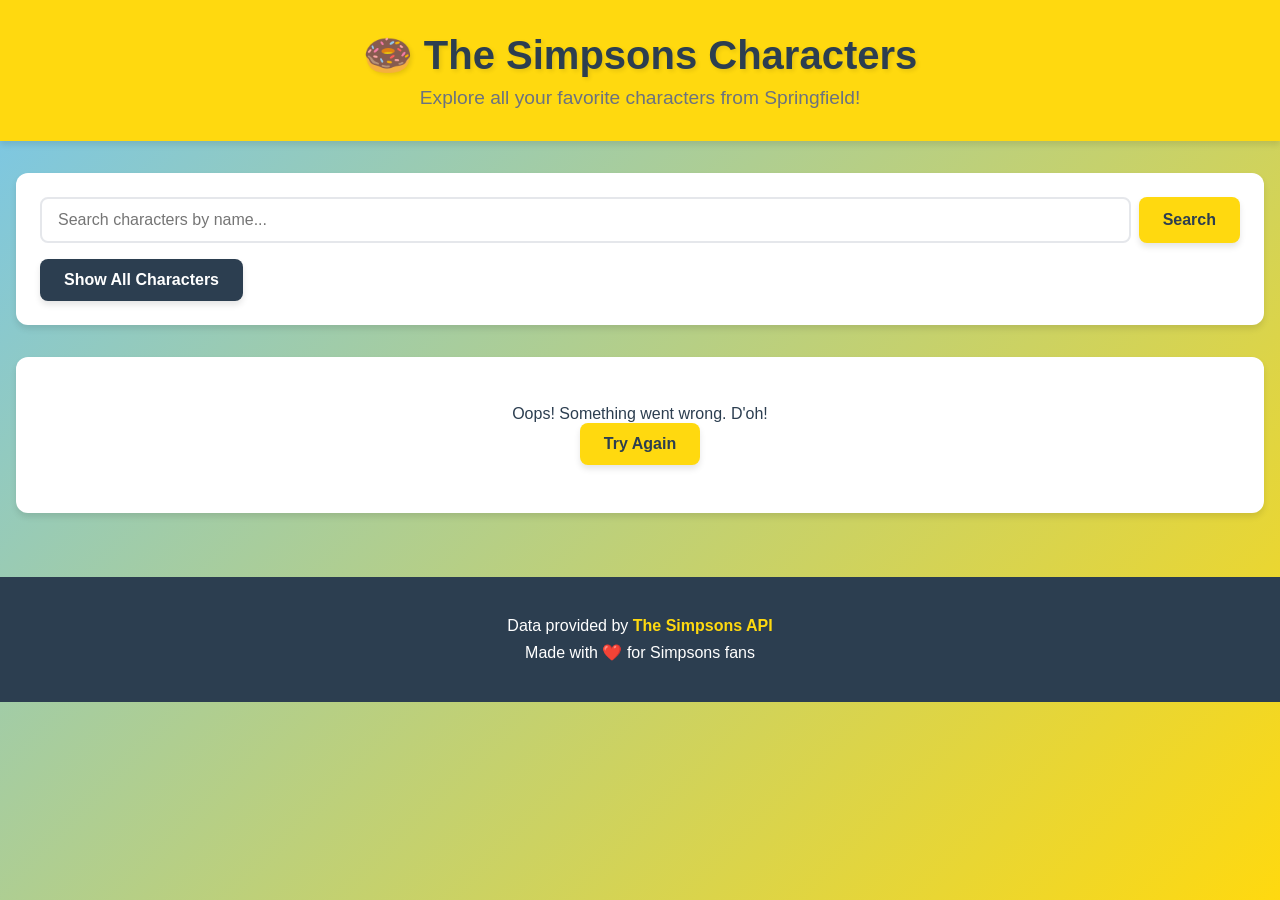
==== index.html @ 7d113135 "Initial commit: The Simpsons API Character Explorer - Add HTML structure with responsive layout - Ad" ====
<!DOCTYPE html>
<html lang="es">
<head>
    <meta charset="UTF-8">
    <meta name="viewport" content="width=device-width, initial-scale=1.0">
    <title>The Simpsons API - Characters</title>
    <link rel="stylesheet" href="styles.css">
</head>
<body>
    <header>
        <div class="container">
            <h1>🍩 The Simpsons Characters</h1>
            <p>Explore all your favorite characters from Springfield!</p>
        </div>
    </header>

    <main class="container">
        <div class="controls">
            <div class="search-box">
                <input type="text" id="searchInput" placeholder="Search characters by name...">
                <button id="searchBtn">Search</button>
            </div>
            <div class="filter-box">
                <button id="showAllBtn" class="active">Show All Characters</button>
                <button id="loadMoreBtn" style="display: none;">Load More</button>
            </div>
        </div>

        <div id="loading" class="loading">
            <div class="spinner"></div>
            <p>Loading characters...</p>
        </div>

        <div id="error" class="error" style="display: none;">
            <p>Oops! Something went wrong. D'oh!</p>
            <button id="retryBtn">Try Again</button>
        </div>

        <div id="charactersGrid" class="characters-grid"></div>
    </main>

    <footer>
        <div class="container">
            <p>Data provided by <a href="https://thesimpsonsapi.com/" target="_blank">The Simpsons API</a></p>
            <p>Made with ❤️ for Simpsons fans</p>
        </div>
    </footer>

    <script src="script.js"></script>
</body>
</html>
---- styles.css ----
* {
    margin: 0;
    padding: 0;
    box-sizing: border-box;
}

:root {
    --simpsons-yellow: #ffd90f;
    --simpsons-blue: #75c6ef;
    --simpsons-pink: #ffc0cb;
    --text-dark: #2c3e50;
    --text-gray: #6b7280;
    --green: #10b981;
    --red: #ef4444;
    --shadow: 0 4px 6px rgba(0, 0, 0, 0.1);
    --shadow-hover: 0 10px 25px rgba(255, 217, 15, 0.4);
}

body {
    font-family: 'Segoe UI', Tahoma, Geneva, Verdana, sans-serif;
    background: linear-gradient(135deg, #75c6ef 0%, #ffd90f 100%);
    min-height: 100vh;
    color: var(--text-dark);
}

header {
    background: var(--simpsons-yellow);
    padding: 2rem 1rem;
    text-align: center;
    box-shadow: var(--shadow);
}

header h1 {
    font-size: 2.5rem;
    color: var(--text-dark);
    text-shadow: 2px 2px 4px rgba(0, 0, 0, 0.1);
    margin-bottom: 0.5rem;
}

header p {
    font-size: 1.2rem;
    color: var(--text-gray);
}

.container {
    max-width: 1400px;
    margin: 0 auto;
    padding: 0 1rem;
}

main.container {
    padding: 2rem 1rem;
}

.controls {
    display: flex;
    flex-direction: column;
    gap: 1rem;
    margin-bottom: 2rem;
    background: white;
    padding: 1.5rem;
    border-radius: 12px;
    box-shadow: var(--shadow);
}

.search-box {
    display: flex;
    gap: 0.5rem;
}

.search-box input {
    flex: 1;
    padding: 0.75rem 1rem;
    border: 2px solid #e5e7eb;
    border-radius: 8px;
    font-size: 1rem;
    transition: border-color 0.3s;
}

.search-box input:focus {
    outline: none;
    border-color: var(--simpsons-yellow);
}

.search-box button,
.filter-box button,
.error button {
    padding: 0.75rem 1.5rem;
    background: var(--simpsons-yellow);
    color: var(--text-dark);
    border: none;
    border-radius: 8px;
    font-size: 1rem;
    font-weight: 600;
    cursor: pointer;
    transition: all 0.3s;
    box-shadow: var(--shadow);
}

.search-box button:hover,
.filter-box button:hover,
.error button:hover {
    transform: translateY(-2px);
    box-shadow: 0 6px 12px rgba(0, 0, 0, 0.15);
}

.filter-box {
    display: flex;
    gap: 0.5rem;
    flex-wrap: wrap;
}

.filter-box button.active {
    background: var(--text-dark);
    color: white;
}

.loading,
.error {
    text-align: center;
    padding: 3rem;
    background: white;
    border-radius: 12px;
    box-shadow: var(--shadow);
}

.spinner {
    width: 50px;
    height: 50px;
    border: 4px solid #f3f4f6;
    border-top: 4px solid var(--simpsons-yellow);
    border-radius: 50%;
    margin: 0 auto 1rem;
    animation: spin 1s linear infinite;
}

@keyframes spin {
    0% { transform: rotate(0deg); }
    100% { transform: rotate(360deg); }
}

.characters-grid {
    display: grid;
    grid-template-columns: repeat(auto-fill, minmax(280px, 1fr));
    gap: 2rem;
    margin-bottom: 2rem;
}

.character-card {
    background: white;
    border-radius: 12px;
    border: 3px solid transparent;
    overflow: hidden;
    box-shadow: var(--shadow);
    transition: all 0.3s ease;
    cursor: pointer;
    display: flex;
    flex-direction: column;
}

.character-card:hover {
    transform: scale(1.05);
    border-color: var(--simpsons-yellow);
    background-color: #fffbeb;
    box-shadow: var(--shadow-hover);
}

.card-image-container {
    position: relative;
    width: 100%;
    height: 300px;
    overflow: hidden;
    background: linear-gradient(135deg, #75c6ef 0%, #a8e6ff 100%);
}

.card-image {
    width: 100%;
    height: 100%;
    object-fit: cover;
    transition: transform 0.3s ease;
}

.character-card:hover .card-image {
    transform: rotate(2deg) scale(1.05);
}

.status-badge {
    position: absolute;
    top: 10px;
    right: 10px;
    padding: 0.4rem 0.8rem;
    border-radius: 20px;
    font-size: 0.8rem;
    font-weight: 600;
    text-transform: uppercase;
    background: white;
    box-shadow: var(--shadow);
}

.status-badge.alive {
    color: var(--green);
    border: 2px solid var(--green);
}

.status-badge.deceased {
    color: var(--red);
    border: 2px solid var(--red);
}

.status-badge.unknown {
    color: var(--text-gray);
    border: 2px solid var(--text-gray);
}

.card-content {
    padding: 1.5rem;
    flex-grow: 1;
    display: flex;
    flex-direction: column;
}

.card-name {
    font-size: 1.4rem;
    font-weight: bold;
    color: var(--text-dark);
    margin-bottom: 0.5rem;
    white-space: nowrap;
    overflow: hidden;
    text-overflow: ellipsis;
}

.card-occupation {
    color: var(--text-gray);
    font-size: 0.95rem;
    margin-bottom: 1rem;
    display: -webkit-box;
    -webkit-line-clamp: 2;
    -webkit-box-orient: vertical;
    overflow: hidden;
    line-height: 1.4;
}

.card-quote {
    font-style: italic;
    color: var(--text-gray);
    font-size: 0.9rem;
    border-left: 3px solid var(--simpsons-yellow);
    padding-left: 0.8rem;
    margin-top: auto;
    display: -webkit-box;
    -webkit-line-clamp: 3;
    -webkit-box-orient: vertical;
    overflow: hidden;
    line-height: 1.4;
}

.card-info {
    display: flex;
    gap: 1rem;
    margin-bottom: 0.8rem;
    font-size: 0.9rem;
    color: var(--text-gray);
}

.card-info span {
    display: flex;
    align-items: center;
    gap: 0.3rem;
}

footer {
    background: var(--text-dark);
    color: white;
    text-align: center;
    padding: 2rem 1rem;
    margin-top: 2rem;
}

footer a {
    color: var(--simpsons-yellow);
    text-decoration: none;
    font-weight: 600;
}

footer a:hover {
    text-decoration: underline;
}

footer p {
    margin: 0.5rem 0;
}

@media (max-width: 768px) {
    header h1 {
        font-size: 1.8rem;
    }

    header p {
        font-size: 1rem;
    }

    .characters-grid {
        grid-template-columns: repeat(auto-fill, minmax(250px, 1fr));
        gap: 1.5rem;
    }

    .controls {
        padding: 1rem;
    }

    .search-box {
        flex-direction: column;
    }
}

@media (max-width: 480px) {
    .characters-grid {
        grid-template-columns: 1fr;
    }

    .card-image-container {
        height: 250px;
    }
}
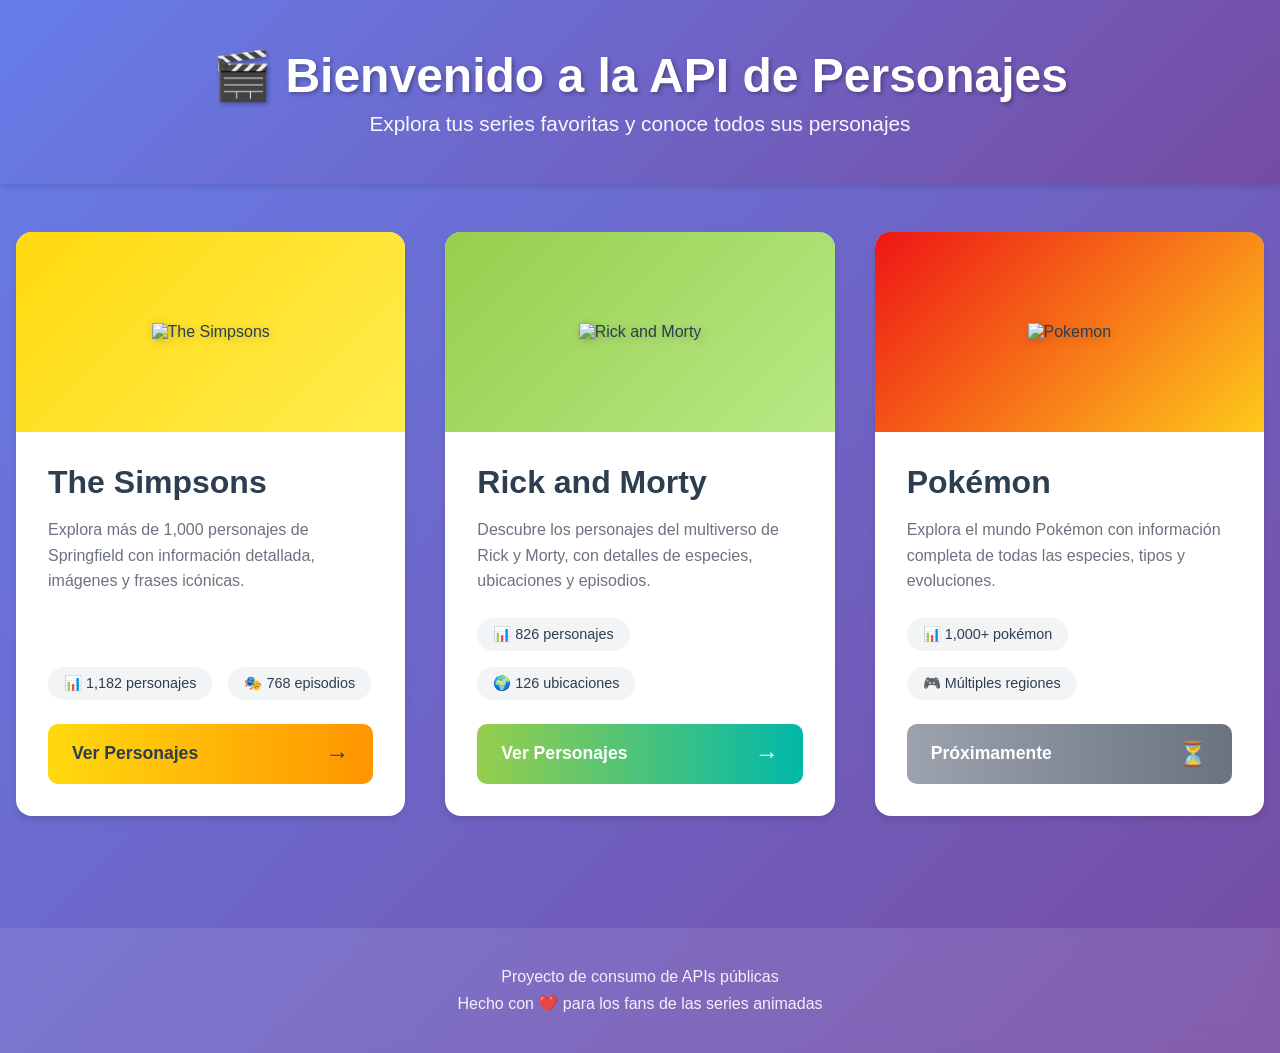
==== commit 9f8119a9: "Major restructure: Add multi-series support with welcome page Added Features: - New index.html with " ====
--- a/index.html
+++ b/index.html
@@ -3,49 +3,83 @@
 <head>
     <meta charset="UTF-8">
     <meta name="viewport" content="width=device-width, initial-scale=1.0">
-    <title>The Simpsons API - Characters</title>
-    <link rel="stylesheet" href="styles.css">
+    <title>API Characters Explorer</title>
+    <link rel="stylesheet" href="main.css">
 </head>
 <body>
     <header>
         <div class="container">
-            <h1>🍩 The Simpsons Characters</h1>
-            <p>Explore all your favorite characters from Springfield!</p>
+            <h1>🎬 Bienvenido a la API de Personajes</h1>
+            <p>Explora tus series favoritas y conoce todos sus personajes</p>
         </div>
     </header>
 
     <main class="container">
-        <div class="controls">
-            <div class="search-box">
-                <input type="text" id="searchInput" placeholder="Search characters by name...">
-                <button id="searchBtn">Search</button>
-            </div>
-            <div class="filter-box">
-                <button id="showAllBtn" class="active">Show All Characters</button>
-                <button id="loadMoreBtn" style="display: none;">Load More</button>
-            </div>
+        <div class="series-grid">
+            <!-- The Simpsons Card -->
+            <a href="simpsons.html" class="series-card simpsons-card">
+                <div class="card-image-container">
+                    <img src="https://upload.wikimedia.org/wikipedia/commons/thumb/9/98/The_Simpsons_yellow_logo.svg/800px-The_Simpsons_yellow_logo.svg.png" alt="The Simpsons" class="card-image">
+                </div>
+                <div class="card-content">
+                    <h2 class="card-title">The Simpsons</h2>
+                    <p class="card-description">Explora más de 1,000 personajes de Springfield con información detallada, imágenes y frases icónicas.</p>
+                    <div class="card-stats">
+                        <span class="stat">📊 1,182 personajes</span>
+                        <span class="stat">🎭 768 episodios</span>
+                    </div>
+                    <div class="card-button">
+                        <span>Ver Personajes</span>
+                        <span class="arrow">→</span>
+                    </div>
+                </div>
+            </a>
+
+            <!-- Rick and Morty Card -->
+            <a href="rickandmorty.html" class="series-card rickmorty-card">
+                <div class="card-image-container">
+                    <img src="https://upload.wikimedia.org/wikipedia/commons/thumb/b/b1/Rick_and_Morty.svg/800px-Rick_and_Morty.svg.png" alt="Rick and Morty" class="card-image">
+                </div>
+                <div class="card-content">
+                    <h2 class="card-title">Rick and Morty</h2>
+                    <p class="card-description">Descubre los personajes del multiverso de Rick y Morty, con detalles de especies, ubicaciones y episodios.</p>
+                    <div class="card-stats">
+                        <span class="stat">📊 826 personajes</span>
+                        <span class="stat">🌍 126 ubicaciones</span>
+                    </div>
+                    <div class="card-button">
+                        <span>Ver Personajes</span>
+                        <span class="arrow">→</span>
+                    </div>
+                </div>
+            </a>
+
+            <!-- Pokemon Card -->
+            <a href="pokemon.html" class="series-card pokemon-card">
+                <div class="card-image-container">
+                    <img src="https://upload.wikimedia.org/wikipedia/commons/thumb/9/98/International_Pok%C3%A9mon_logo.svg/800px-International_Pok%C3%A9mon_logo.svg.png" alt="Pokemon" class="card-image">
+                </div>
+                <div class="card-content">
+                    <h2 class="card-title">Pokémon</h2>
+                    <p class="card-description">Explora el mundo Pokémon con información completa de todas las especies, tipos y evoluciones.</p>
+                    <div class="card-stats">
+                        <span class="stat">📊 1,000+ pokémon</span>
+                        <span class="stat">🎮 Múltiples regiones</span>
+                    </div>
+                    <div class="card-button coming-soon">
+                        <span>Próximamente</span>
+                        <span class="arrow">⏳</span>
+                    </div>
+                </div>
+            </a>
         </div>
-
-        <div id="loading" class="loading">
-            <div class="spinner"></div>
-            <p>Loading characters...</p>
-        </div>
-
-        <div id="error" class="error" style="display: none;">
-            <p>Oops! Something went wrong. D'oh!</p>
-            <button id="retryBtn">Try Again</button>
-        </div>
-
-        <div id="charactersGrid" class="characters-grid"></div>
     </main>
 
     <footer>
         <div class="container">
-            <p>Data provided by <a href="https://thesimpsonsapi.com/" target="_blank">The Simpsons API</a></p>
-            <p>Made with ❤️ for Simpsons fans</p>
+            <p>Proyecto de consumo de APIs públicas</p>
+            <p>Hecho con ❤️ para los fans de las series animadas</p>
         </div>
     </footer>
-
-    <script src="script.js"></script>
 </body>
 </html>
--- a/main.css
+++ b/main.css
@@ -0,0 +1,283 @@
+* {
+    margin: 0;
+    padding: 0;
+    box-sizing: border-box;
+}
+
+:root {
+    --simpsons-yellow: #ffd90f;
+    --rickmorty-green: #97ce4c;
+    --pokemon-red: #ee1515;
+    --pokemon-blue: #3b4cca;
+    --text-dark: #2c3e50;
+    --text-gray: #6b7280;
+    --shadow: 0 4px 6px rgba(0, 0, 0, 0.1);
+    --shadow-hover: 0 20px 40px rgba(0, 0, 0, 0.2);
+}
+
+body {
+    font-family: 'Segoe UI', Tahoma, Geneva, Verdana, sans-serif;
+    background: linear-gradient(135deg, #667eea 0%, #764ba2 100%);
+    min-height: 100vh;
+    color: var(--text-dark);
+}
+
+header {
+    background: linear-gradient(135deg, #667eea 0%, #764ba2 100%);
+    padding: 3rem 1rem;
+    text-align: center;
+    box-shadow: var(--shadow);
+    color: white;
+}
+
+header h1 {
+    font-size: 3rem;
+    margin-bottom: 0.5rem;
+    text-shadow: 2px 2px 4px rgba(0, 0, 0, 0.3);
+}
+
+header p {
+    font-size: 1.3rem;
+    opacity: 0.95;
+}
+
+.container {
+    max-width: 1400px;
+    margin: 0 auto;
+    padding: 0 1rem;
+}
+
+main.container {
+    padding: 3rem 1rem;
+}
+
+.series-grid {
+    display: grid;
+    grid-template-columns: repeat(auto-fit, minmax(350px, 1fr));
+    gap: 2.5rem;
+    margin-bottom: 2rem;
+}
+
+.series-card {
+    background: white;
+    border-radius: 16px;
+    overflow: hidden;
+    box-shadow: var(--shadow);
+    transition: all 0.4s cubic-bezier(0.175, 0.885, 0.32, 1.275);
+    text-decoration: none;
+    color: inherit;
+    display: flex;
+    flex-direction: column;
+    position: relative;
+}
+
+.series-card:hover {
+    transform: translateY(-10px) scale(1.02);
+    box-shadow: var(--shadow-hover);
+}
+
+.series-card::before {
+    content: '';
+    position: absolute;
+    top: 0;
+    left: 0;
+    right: 0;
+    height: 5px;
+    transition: height 0.3s ease;
+}
+
+.simpsons-card::before {
+    background: linear-gradient(90deg, var(--simpsons-yellow), #ff9500);
+}
+
+.rickmorty-card::before {
+    background: linear-gradient(90deg, var(--rickmorty-green), #00b8a9);
+}
+
+.pokemon-card::before {
+    background: linear-gradient(90deg, var(--pokemon-red), var(--pokemon-blue));
+}
+
+.series-card:hover::before {
+    height: 8px;
+}
+
+.card-image-container {
+    width: 100%;
+    height: 200px;
+    display: flex;
+    align-items: center;
+    justify-content: center;
+    padding: 2rem;
+    position: relative;
+    overflow: hidden;
+}
+
+.simpsons-card .card-image-container {
+    background: linear-gradient(135deg, #ffd90f 0%, #ffed4e 100%);
+}
+
+.rickmorty-card .card-image-container {
+    background: linear-gradient(135deg, #97ce4c 0%, #b8e986 100%);
+}
+
+.pokemon-card .card-image-container {
+    background: linear-gradient(135deg, #ee1515 0%, #feca1b 100%);
+}
+
+.card-image {
+    max-width: 80%;
+    max-height: 150px;
+    object-fit: contain;
+    transition: transform 0.4s ease;
+    filter: drop-shadow(2px 2px 4px rgba(0, 0, 0, 0.2));
+}
+
+.series-card:hover .card-image {
+    transform: scale(1.1) rotate(-2deg);
+}
+
+.card-content {
+    padding: 2rem;
+    flex-grow: 1;
+    display: flex;
+    flex-direction: column;
+}
+
+.card-title {
+    font-size: 2rem;
+    font-weight: bold;
+    margin-bottom: 1rem;
+    color: var(--text-dark);
+}
+
+.card-description {
+    color: var(--text-gray);
+    font-size: 1rem;
+    line-height: 1.6;
+    margin-bottom: 1.5rem;
+    flex-grow: 1;
+}
+
+.card-stats {
+    display: flex;
+    gap: 1rem;
+    margin-bottom: 1.5rem;
+    flex-wrap: wrap;
+}
+
+.stat {
+    background: #f3f4f6;
+    padding: 0.5rem 1rem;
+    border-radius: 20px;
+    font-size: 0.9rem;
+    color: var(--text-dark);
+    font-weight: 500;
+}
+
+.card-button {
+    display: flex;
+    align-items: center;
+    justify-content: space-between;
+    padding: 1rem 1.5rem;
+    border-radius: 10px;
+    font-weight: 600;
+    font-size: 1.1rem;
+    transition: all 0.3s ease;
+}
+
+.simpsons-card .card-button {
+    background: linear-gradient(90deg, var(--simpsons-yellow), #ff9500);
+    color: var(--text-dark);
+}
+
+.rickmorty-card .card-button {
+    background: linear-gradient(90deg, var(--rickmorty-green), #00b8a9);
+    color: white;
+}
+
+.pokemon-card .card-button {
+    background: linear-gradient(90deg, var(--pokemon-red), var(--pokemon-blue));
+    color: white;
+}
+
+.pokemon-card .card-button.coming-soon {
+    background: linear-gradient(90deg, #9ca3af, #6b7280);
+    cursor: not-allowed;
+}
+
+.series-card:hover .card-button {
+    transform: translateX(5px);
+}
+
+.pokemon-card:hover .card-button.coming-soon {
+    transform: none;
+}
+
+.arrow {
+    font-size: 1.5rem;
+    transition: transform 0.3s ease;
+}
+
+.series-card:hover .arrow {
+    transform: translateX(5px);
+}
+
+.pokemon-card:hover .coming-soon .arrow {
+    transform: none;
+}
+
+footer {
+    background: rgba(255, 255, 255, 0.1);
+    backdrop-filter: blur(10px);
+    color: white;
+    text-align: center;
+    padding: 2rem 1rem;
+    margin-top: 2rem;
+}
+
+footer p {
+    margin: 0.5rem 0;
+    opacity: 0.9;
+}
+
+@media (max-width: 768px) {
+    header h1 {
+        font-size: 2rem;
+    }
+
+    header p {
+        font-size: 1.1rem;
+    }
+
+    .series-grid {
+        grid-template-columns: 1fr;
+        gap: 2rem;
+    }
+
+    .card-title {
+        font-size: 1.6rem;
+    }
+
+    .card-image-container {
+        height: 180px;
+    }
+}
+
+@media (max-width: 480px) {
+    header {
+        padding: 2rem 1rem;
+    }
+
+    header h1 {
+        font-size: 1.6rem;
+    }
+
+    .card-content {
+        padding: 1.5rem;
+    }
+
+    .card-title {
+        font-size: 1.4rem;
+    }
+}
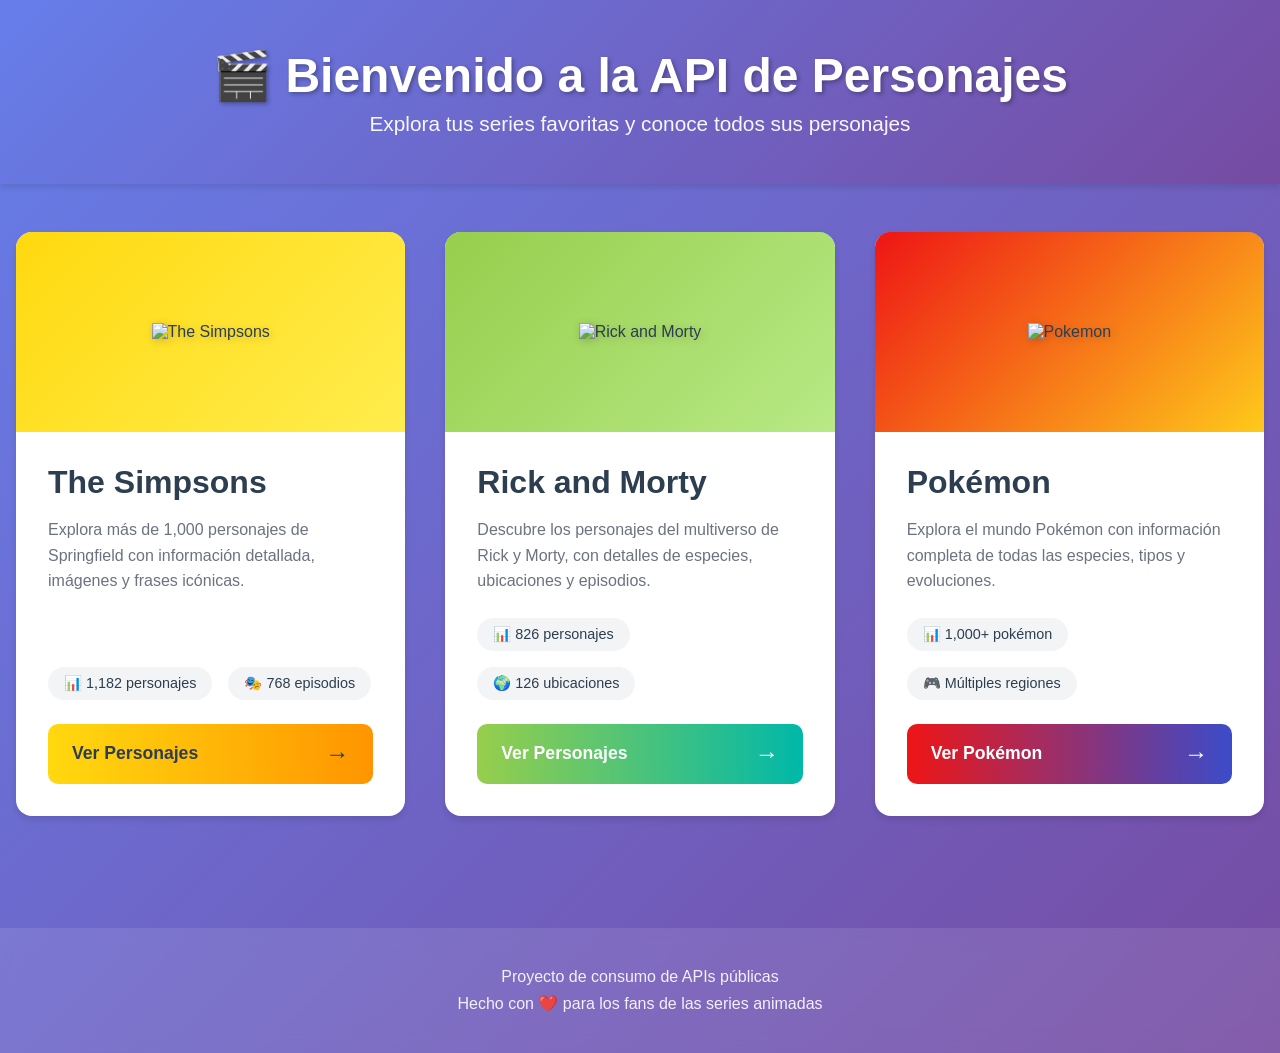
==== commit 7b912d53: "Add Pokémon implementation with full API integration Features Implemented: - Complete Pokédex with 1" ====
--- a/index.html
+++ b/index.html
@@ -66,9 +66,9 @@
                         <span class="stat">📊 1,000+ pokémon</span>
                         <span class="stat">🎮 Múltiples regiones</span>
                     </div>
-                    <div class="card-button coming-soon">
-                        <span>Próximamente</span>
-                        <span class="arrow">⏳</span>
+                    <div class="card-button">
+                        <span>Ver Pokémon</span>
+                        <span class="arrow">→</span>
                     </div>
                 </div>
             </a>
